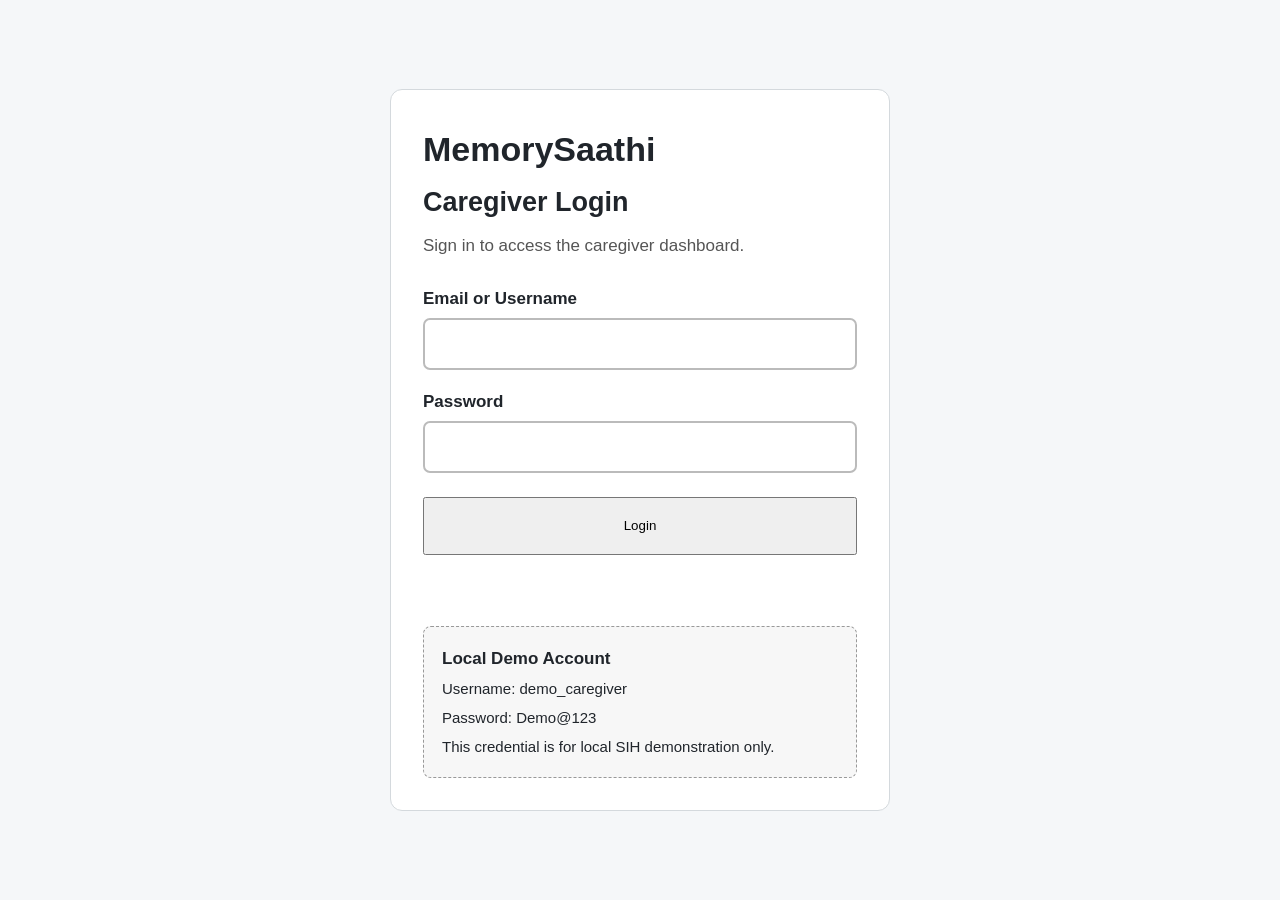
==== dementia_app/frontend/login.html @ 7236d2a9 "Added Authentication Feature" ====
<!DOCTYPE html>
<html lang="en">

<head>

    <meta charset="UTF-8">

    <meta
        name="viewport"
        content="width=device-width, initial-scale=1.0"
    >

    <title>MemorySaathi - Caregiver Login</title>

    <link
        rel="stylesheet"
        href="css/style.css"
    >

</head>

<body>

<main class="login-container">

    <div class="login-card">

        <h1>MemorySaathi</h1>

        <h2>Caregiver Login</h2>

        <p class="login-description">
            Sign in to access the caregiver dashboard.
        </p>

        <form id="login-form">

            <label for="identifier">
                Email or Username
            </label>

            <input
                type="text"
                id="identifier"
                name="identifier"
                autocomplete="username"
                required
            >

            <label for="password">
                Password
            </label>

            <input
                type="password"
                id="password"
                name="password"
                autocomplete="current-password"
                required
            >

            <button
                type="submit"
                class="large-button login-button"
                id="login-button"
            >
                Login
            </button>

        </form>

        <p
            id="login-status"
            class="login-status"
            aria-live="polite"
        ></p>

        <div class="demo-login-note">

            <strong>Local Demo Account</strong>

            <p>
                Username: demo_caregiver
            </p>

            <p>
                Password: Demo@123
            </p>

            <p>
                This credential is for local SIH demonstration only.
            </p>

        </div>

    </div>

</main>

<script src="js/login.js"></script>

</body>

</html>
---- dementia_app/frontend/css/style.css ----
* {
    box-sizing: border-box;
    margin: 0;
    padding: 0;
}

body {
    font-family: Arial, Helvetica, sans-serif;
    background: #f5f7f9;
    color: #20252b;
    line-height: 1.6;
    font-size: 17px;
}


/* =========================================================
   Header
   ========================================================= */

.main-header {
    background: white;
    border-bottom: 2px solid #d9dee3;
    padding: 22px 5%;
    display: flex;
    justify-content: space-between;
    align-items: center;
    gap: 20px;
}

.main-header h1 {
    font-size: 32px;
    margin-bottom: 3px;
}

.main-header p {
    font-size: 18px;
}

.status-badge {
    border: 2px solid #555;
    border-radius: 8px;
    padding: 8px 14px;
    font-weight: bold;
    font-size: 14px;
}


/* =========================================================
   Dashboard
   ========================================================= */

.dashboard-container {
    width: min(1200px, 92%);
    margin: 25px auto;
}

.dashboard-status {
    background: white;
    border: 1px solid #d5dadd;
    border-radius: 8px;
    padding: 14px 18px;
    margin-bottom: 20px;
    min-height: 50px;
    display: flex;
    align-items: center;
    font-weight: 600;
}


/* =========================================================
   Navigation
   ========================================================= */

.dashboard-navigation {
    display: grid;
    grid-template-columns: repeat(auto-fit, minmax(150px, 1fr));
    gap: 10px;
    margin-bottom: 25px;
}

.nav-button {
    min-height: 58px;
    border: 2px solid #c8ced3;
    border-radius: 8px;
    background: white;
    padding: 12px;
    font-size: 17px;
    font-weight: 600;
    cursor: pointer;
}

.nav-button:hover,
.nav-button.active {
    border-color: #222;
    background: #eeeeee;
}


/* =========================================================
   Sections
   ========================================================= */

.content-section {
    display: none;
}

.active-section {
    display: block;
}

.section-heading {
    margin-bottom: 18px;
}

.section-heading h2 {
    font-size: 28px;
    margin-bottom: 4px;
}

.section-heading p {
    color: #555;
}


/* =========================================================
   Cards
   ========================================================= */

.card {
    background: white;
    border: 1px solid #d4d9dd;
    border-radius: 10px;
    padding: 22px;
    margin-bottom: 16px;
}

.card h3 {
    font-size: 22px;
    margin-bottom: 10px;
}

.card p {
    margin-bottom: 7px;
}


/* =========================================================
   Patient
   ========================================================= */

.patient-card {
    display: grid;
    grid-template-columns: repeat(2, 1fr);
    gap: 12px 25px;
}

.patient-card p {
    margin: 0;
}


/* =========================================================
   Medication
   ========================================================= */

.medication-card {
    border-left: 6px solid #555;
}

.medication-card .medication-name {
    font-size: 22px;
    font-weight: bold;
    margin-bottom: 8px;
}

.medication-details {
    display: grid;
    grid-template-columns: repeat(2, 1fr);
    gap: 7px 20px;
}


/* =========================================================
   Reminders
   ========================================================= */

.reminder-card {
    display: flex;
    justify-content: space-between;
    align-items: center;
    gap: 20px;
    background: white;
    border: 1px solid #d4d9dd;
    border-radius: 10px;
    padding: 18px 20px;
    margin-bottom: 12px;
}

.reminder-time {
    min-width: 100px;
    font-size: 22px;
    font-weight: bold;
}

.reminder-content {
    flex: 1;
}

.reminder-content h3 {
    font-size: 20px;
    margin-bottom: 4px;
}

.reminder-category {
    display: inline-block;
    border: 1px solid #999;
    border-radius: 5px;
    padding: 3px 8px;
    font-size: 14px;
    margin-top: 5px;
}

.reminder-status {
    font-weight: bold;
}


/* =========================================================
   Alerts
   ========================================================= */

.alert-card {
    background: white;
    border: 2px solid #bbb;
    border-radius: 10px;
    padding: 20px;
    margin-bottom: 14px;
}

.alert-card h3 {
    margin-bottom: 7px;
    font-size: 21px;
}


/* =========================================================
   Emergency
   ========================================================= */

.emergency-card {
    background: white;
    border: 2px solid #999;
    border-radius: 10px;
    padding: 25px;
}

.emergency-card h3 {
    font-size: 25px;
    margin-bottom: 10px;
}

.emergency-button {
    min-height: 60px;
    padding: 12px 25px;
    margin-top: 18px;
    border: 2px solid #333;
    border-radius: 8px;
    background: #eeeeee;
    font-size: 18px;
    font-weight: bold;
    cursor: pointer;
}


/* =========================================================
   Games
   ========================================================= */

.games-grid {
    display: grid;
    grid-template-columns: repeat(2, 1fr);
    gap: 16px;
}

.game-card {
    background: white;
    border: 1px solid #d4d9dd;
    border-radius: 10px;
    padding: 22px;
    min-height: 140px;
}

.game-card h3 {
    font-size: 21px;
    margin-bottom: 8px;
}


/* =========================================================
   Common
   ========================================================= */

.info-note {
    color: #555;
    margin-top: 18px;
    font-size: 15px;
}

.empty-state {
    background: white;
    border: 1px dashed #aaa;
    border-radius: 8px;
    padding: 20px;
}

.error-state {
    background: white;
    border: 2px solid #888;
    border-radius: 8px;
    padding: 20px;
}


/* =========================================================
   Footer
   ========================================================= */

.main-footer {
    text-align: center;
    padding: 30px 20px;
    color: #555;
    font-size: 14px;
}


/* =========================================================
   Responsive
   ========================================================= */

@media (max-width: 700px) {

    body {
        font-size: 16px;
    }

    .main-header {
        align-items: flex-start;
        flex-direction: column;
    }

    .main-header h1 {
        font-size: 27px;
    }

    .patient-card,
    .medication-details,
    .games-grid {
        grid-template-columns: 1fr;
    }

    .reminder-card {
        align-items: flex-start;
        flex-direction: column;
    }

    .reminder-time {
        min-width: auto;
    }

    .dashboard-navigation {
        grid-template-columns: 1fr;
    }

    .nav-button {
        width: 100%;
    }
}

/* =========================================================
   Authentication
   ========================================================= */

.login-container {
    min-height: 100vh;
    display: flex;
    justify-content: center;
    align-items: center;
    padding: 25px;
}

.login-card {
    width: min(500px, 100%);
    background: white;
    border: 1px solid #d4d9dd;
    border-radius: 12px;
    padding: 32px;
}

.login-card h1 {
    font-size: 34px;
    margin-bottom: 5px;
}

.login-card h2 {
    font-size: 27px;
    margin-bottom: 8px;
}

.login-description {
    color: #555;
    margin-bottom: 25px;
}

.login-card label {
    display: block;
    font-weight: bold;
    margin-top: 18px;
    margin-bottom: 6px;
}

.login-card input {
    width: 100%;
    min-height: 52px;
    padding: 10px;
    border: 2px solid #bbb;
    border-radius: 7px;
    font-size: 17px;
}

.login-card input:focus {
    outline: 3px solid #ddd;
}

.login-button {
    width: 100%;
    min-height: 58px;
    margin-top: 24px;
}

.login-status {
    min-height: 28px;
    margin-top: 15px;
    font-weight: bold;
}

.demo-login-note {
    margin-top: 28px;
    padding: 18px;
    border: 1px dashed #999;
    border-radius: 8px;
    background: #f7f7f7;
}

.demo-login-note p {
    margin-top: 5px;
    font-size: 15px;
}
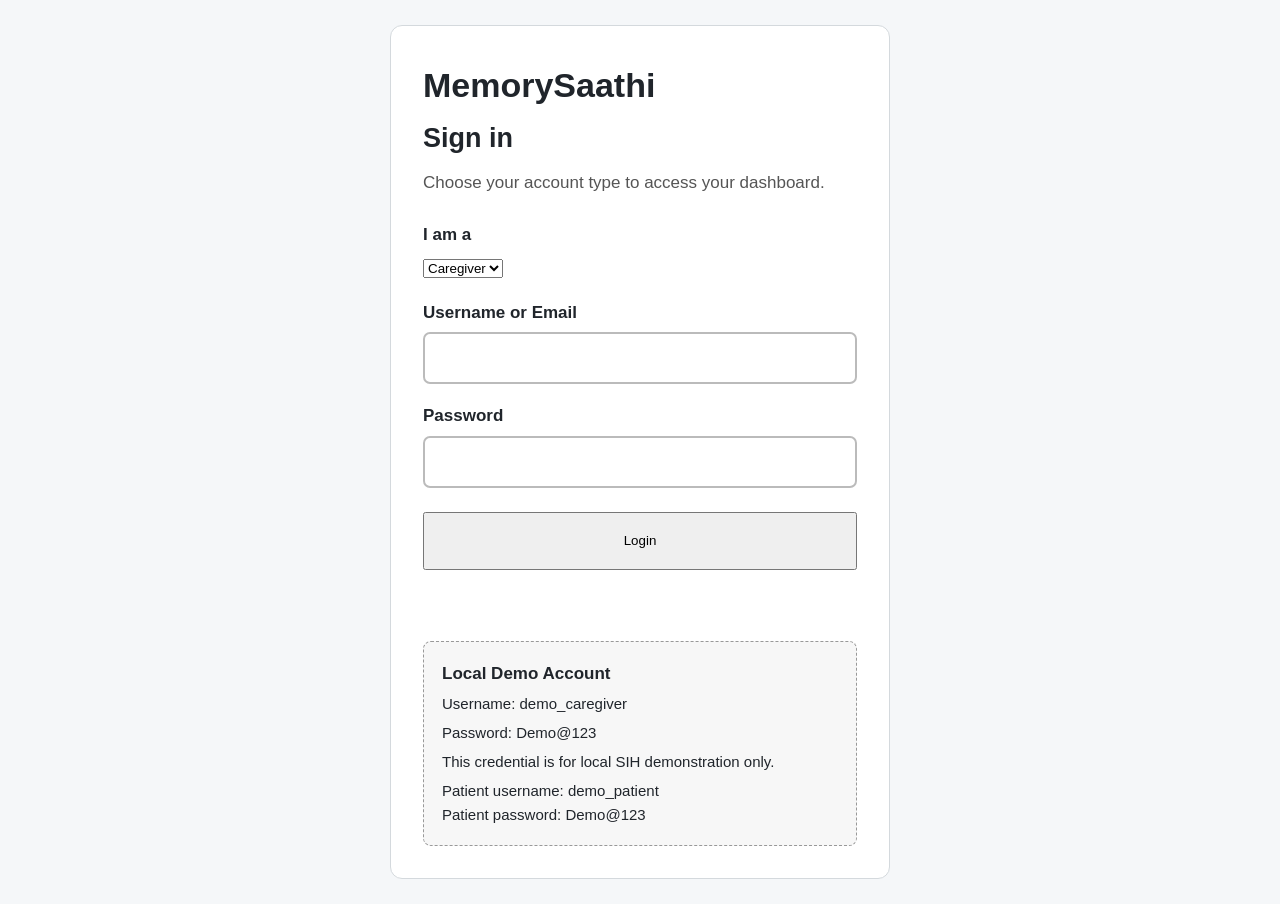
==== commit c6059d71: "solved bugs but games are not working yet" ====
--- a/dementia_app/frontend/login.html
+++ b/dementia_app/frontend/login.html
@@ -10,7 +10,7 @@
         content="width=device-width, initial-scale=1.0"
     >
 
-    <title>MemorySaathi - Caregiver Login</title>
+    <title>MemorySaathi - Login</title>
 
     <link
         rel="stylesheet"
@@ -27,16 +27,22 @@
 
         <h1>MemorySaathi</h1>
 
-        <h2>Caregiver Login</h2>
+        <h2>Sign in</h2>
 
         <p class="login-description">
-            Sign in to access the caregiver dashboard.
+            Choose your account type to access your dashboard.
         </p>
 
         <form id="login-form">
 
+            <label for="login-role">I am a</label>
+            <select id="login-role" name="role">
+                <option value="caregiver">Caregiver</option>
+                <option value="patient">Patient</option>
+            </select>
+
             <label for="identifier">
-                Email or Username
+                Username or Email
             </label>
 
             <input
@@ -91,14 +97,20 @@
                 This credential is for local SIH demonstration only.
             </p>
 
+            <p>
+                Patient username: demo_patient<br>
+                Patient password: Demo@123
+            </p>
+
         </div>
 
     </div>
 
 </main>
 
-<script src="js/login.js"></script>
+<script src="js/config.js"></script>
+<script type="module" src="js/login.js"></script>
 
 </body>
 
-</html>+</html>
--- a/dementia_app/frontend/css/style.css
+++ b/dementia_app/frontend/css/style.css
@@ -296,6 +296,565 @@
 }
 
 
+
+.memory-game-card {
+    grid-column: 1 / -1;
+}
+
+
+.memory-game-panel {
+    margin-top: 18px;
+    background: #f8fafb;
+    border: 2px solid #d4d9dd;
+    border-radius: 12px;
+    padding: 24px;
+}
+
+
+.memory-introduction h4 {
+    font-size: 24px;
+    margin-bottom: 10px;
+}
+
+
+.memory-introduction p {
+    margin-bottom: 10px;
+}
+
+
+.memory-disclaimer {
+    font-size: 15px;
+    color: #555;
+    padding: 12px;
+    border: 1px dashed #999;
+    border-radius: 8px;
+    background: white;
+}
+
+
+.memory-difficulty {
+    margin-top: 20px;
+    margin-bottom: 18px;
+}
+
+
+.memory-difficulty label {
+    display: block;
+    font-size: 18px;
+    font-weight: bold;
+    margin-bottom: 8px;
+}
+
+
+.memory-select {
+    width: 100%;
+    max-width: 320px;
+    min-height: 54px;
+    padding: 10px 12px;
+    border: 2px solid #999;
+    border-radius: 8px;
+    background: white;
+    font-size: 18px;
+}
+
+
+.memory-primary-button {
+    min-height: 58px;
+    padding: 12px 24px;
+    border: 2px solid #333;
+    border-radius: 8px;
+    background: white;
+    font-size: 18px;
+    font-weight: bold;
+    cursor: pointer;
+}
+
+
+.memory-primary-button:hover {
+    background: #eeeeee;
+}
+
+
+.memory-primary-button:disabled {
+    cursor: not-allowed;
+    opacity: 0.6;
+}
+
+
+.memory-status {
+    min-height: 30px;
+    margin-top: 16px;
+    font-size: 17px;
+    font-weight: 600;
+}
+
+
+.memory-status-error {
+    padding: 12px;
+    border: 2px solid #999;
+    border-radius: 8px;
+    background: white;
+}
+
+
+.memory-progress {
+    display: flex;
+    justify-content: space-between;
+    gap: 15px;
+    margin-bottom: 18px;
+    padding-bottom: 12px;
+    border-bottom: 1px solid #ccc;
+}
+
+
+.memory-progress span {
+    font-size: 16px;
+}
+
+
+.memory-progress strong {
+    font-size: 18px;
+}
+
+
+.memory-game-panel h3 {
+    font-size: 27px;
+    margin-bottom: 8px;
+}
+
+
+.memory-instruction {
+    font-size: 18px;
+    margin-bottom: 20px;
+}
+
+
+.memory-items-grid {
+    display: grid;
+    grid-template-columns: repeat(
+        auto-fit,
+        minmax(145px, 1fr)
+    );
+    gap: 16px;
+    margin-top: 20px;
+}
+
+
+.memory-item {
+    min-height: 145px;
+    padding: 18px;
+    border: 2px solid #bbb;
+    border-radius: 12px;
+    background: white;
+
+    display: flex;
+    flex-direction: column;
+    justify-content: center;
+    align-items: center;
+
+    text-align: center;
+}
+
+
+.memory-item-symbol {
+    display: block;
+    font-size: 48px;
+    line-height: 1.2;
+    margin-bottom: 10px;
+}
+
+
+.memory-item-label {
+    display: block;
+    font-size: 20px;
+    font-weight: bold;
+}
+
+
+.memory-choice-button {
+    cursor: pointer;
+    font-family: inherit;
+}
+
+
+.memory-choice-button:hover {
+    background: #eeeeee;
+}
+
+
+.memory-choice-button:focus {
+    outline: 3px solid #555;
+    outline-offset: 2px;
+}
+
+
+.memory-item-selected {
+    border-width: 4px;
+    background: #eeeeee;
+}
+
+
+.memory-countdown {
+    margin-top: 20px;
+    padding: 14px;
+    border-radius: 8px;
+    background: white;
+    border: 1px solid #ccc;
+    text-align: center;
+    font-size: 18px;
+    font-weight: bold;
+}
+
+
+.memory-actions {
+    margin-top: 22px;
+}
+
+
+.memory-result-panel {
+    text-align: center;
+}
+
+
+.memory-result-icon {
+    width: 64px;
+    height: 64px;
+    margin: 0 auto 15px;
+
+    display: flex;
+    align-items: center;
+    justify-content: center;
+
+    border: 3px solid #555;
+    border-radius: 50%;
+
+    font-size: 32px;
+    font-weight: bold;
+}
+
+
+.memory-result-message {
+    font-size: 19px;
+    margin-bottom: 20px;
+}
+
+
+.memory-results-grid {
+    display: grid;
+    grid-template-columns: repeat(
+        auto-fit,
+        minmax(140px, 1fr)
+    );
+    gap: 12px;
+    margin: 20px 0;
+}
+
+
+.memory-result-card {
+    padding: 16px;
+    background: white;
+    border: 1px solid #ccc;
+    border-radius: 8px;
+}
+
+
+.memory-result-card span {
+    display: block;
+    font-size: 15px;
+    margin-bottom: 5px;
+}
+
+
+.memory-result-card strong {
+    display: block;
+    font-size: 24px;
+}
+
+
+.memory-result-note {
+    margin: 20px 0;
+    font-size: 15px;
+    color: #555;
+}
+
+
+.attention-game {
+    margin-top: 16px;
+}
+
+.attention-instructions {
+    font-size: 18px;
+    line-height: 1.5;
+    margin-bottom: 18px;
+}
+
+.attention-target {
+    font-size: 22px;
+    font-weight: 700;
+    margin-bottom: 16px;
+}
+
+.attention-grid {
+    display: grid;
+    grid-template-columns: repeat(5, minmax(64px, 1fr));
+    gap: 12px;
+    max-width: 520px;
+    margin: 0 auto 20px;
+}
+
+.attention-choice {
+    min-height: 72px;
+    min-width: 72px;
+    border: 2px solid #d4d9dd;
+    border-radius: 12px;
+    background: #fff;
+    font-size: 32px;
+    cursor: pointer;
+    touch-action: manipulation;
+}
+
+.attention-choice:disabled {
+    cursor: default;
+    opacity: 0.65;
+}
+
+.attention-choice:focus-visible {
+    outline: 3px solid #222;
+    outline-offset: 3px;
+}
+
+.attention-result {
+    font-size: 18px;
+    line-height: 1.6;
+}
+
+@media (max-width: 600px) {
+    .attention-grid {
+        grid-template-columns: repeat(3, minmax(64px, 1fr));
+    }
+
+    .attention-choice {
+        min-height: 68px;
+        min-width: 68px;
+    }
+}
+
+
+.routine-game {
+    margin-top: 16px;
+}
+
+.routine-instructions,
+.routine-question,
+.routine-progress,
+.routine-selected,
+.routine-feedback,
+.routine-result {
+    line-height: 1.5;
+}
+
+.routine-instructions {
+    font-size: 18px;
+}
+
+.routine-difficulty {
+    display: block;
+    min-height: 48px;
+    min-width: 180px;
+    margin: 8px 0 16px;
+    padding: 8px 12px;
+    font-size: 17px;
+}
+
+.routine-primary-button {
+    min-height: 52px;
+    padding: 10px 20px;
+    border-radius: 10px;
+    border: 1px solid #555;
+    font-size: 18px;
+    cursor: pointer;
+    touch-action: manipulation;
+}
+
+.routine-primary-button:disabled {
+    opacity: 0.55;
+    cursor: default;
+}
+
+.routine-disclaimer {
+    margin-top: 16px;
+    font-size: 15px;
+}
+
+.routine-choice-grid {
+    display: grid;
+    grid-template-columns: repeat(2, minmax(140px, 1fr));
+    gap: 12px;
+    max-width: 600px;
+    margin: 18px 0;
+}
+
+.routine-choice {
+    min-height: 100px;
+    padding: 14px;
+    border: 2px solid #d4d9dd;
+    border-radius: 12px;
+    background: white;
+    font-size: 17px;
+    cursor: pointer;
+    touch-action: manipulation;
+}
+
+.routine-choice.selected {
+    border-width: 3px;
+}
+
+.routine-choice:disabled {
+    opacity: 0.6;
+    cursor: default;
+}
+
+.routine-symbol {
+    display: block;
+    font-size: 34px;
+    margin-bottom: 8px;
+}
+
+.routine-selected {
+    min-height: 30px;
+    margin: 12px 0;
+    font-size: 18px;
+    font-weight: 600;
+}
+
+.routine-feedback,
+.routine-result {
+    margin-top: 18px;
+    font-size: 18px;
+}
+
+
+.pattern-game {
+    margin-top: 16px;
+}
+
+.pattern-instructions,
+.pattern-question,
+.pattern-progress,
+.pattern-feedback,
+.pattern-result {
+    line-height: 1.5;
+}
+
+.pattern-instructions {
+    font-size: 18px;
+}
+
+.pattern-difficulty {
+    display: block;
+    min-height: 48px;
+    min-width: 180px;
+    margin: 8px 0 16px;
+    padding: 8px 12px;
+    font-size: 17px;
+}
+
+.pattern-primary-button {
+    min-height: 52px;
+    padding: 10px 20px;
+    border: 1px solid #555;
+    border-radius: 10px;
+    font-size: 18px;
+    cursor: pointer;
+    touch-action: manipulation;
+}
+
+.pattern-target-card {
+    display: flex;
+    flex-direction: column;
+    align-items: center;
+    justify-content: center;
+    min-height: 150px;
+    margin: 18px 0;
+    padding: 20px;
+    border: 2px solid #d4d9dd;
+    border-radius: 14px;
+    background: white;
+}
+
+.pattern-target-label {
+    font-size: 16px;
+    margin-bottom: 8px;
+}
+
+.pattern-target-symbol {
+    font-size: 52px;
+    margin-bottom: 8px;
+}
+
+.pattern-target-card strong {
+    font-size: 20px;
+}
+
+.pattern-choice-grid {
+    display: grid;
+    grid-template-columns: repeat(4, minmax(110px, 1fr));
+    gap: 12px;
+    max-width: 700px;
+    margin: 18px 0;
+}
+
+.pattern-choice {
+    min-height: 120px;
+    padding: 14px;
+    border: 2px solid #d4d9dd;
+    border-radius: 14px;
+    background: white;
+    font-size: 17px;
+    cursor: pointer;
+    touch-action: manipulation;
+}
+
+.pattern-choice-symbol {
+    display: block;
+    font-size: 42px;
+    margin-bottom: 8px;
+}
+
+.pattern-choice:hover,
+.pattern-choice:focus-visible {
+    border-width: 3px;
+}
+
+.pattern-choice:focus-visible,
+.pattern-primary-button:focus-visible {
+    outline: 3px solid #222;
+    outline-offset: 3px;
+}
+
+.pattern-disclaimer {
+    margin-top: 16px;
+    font-size: 15px;
+}
+
+.pattern-feedback,
+.pattern-result {
+    margin-top: 18px;
+    font-size: 18px;
+}
+
+@media (max-width: 700px) {
+    .pattern-choice-grid {
+        grid-template-columns: repeat(2, minmax(110px, 1fr));
+    }
+}
+
+@media (max-width: 420px) {
+    .pattern-choice-grid {
+        grid-template-columns: 1fr;
+    }
+}
+
 /* =========================================================
    Common
    ========================================================= */
@@ -454,4 +1013,289 @@
 .demo-login-note p {
     margin-top: 5px;
     font-size: 15px;
+}
+
+.emergency-card,
+.emergency-events-card {
+    margin-top: 20px;
+    padding: 24px;
+    border-radius: 12px;
+    background: #ffffff;
+    border: 1px solid #ddd;
+}
+
+.emergency-warning {
+    font-size: 18px;
+    margin-bottom: 20px;
+}
+
+.emergency-button {
+    min-height: 56px;
+    padding: 12px 24px;
+    font-size: 18px;
+    font-weight: 700;
+    cursor: pointer;
+}
+
+.emergency-button:disabled {
+    cursor: not-allowed;
+    opacity: 0.6;
+}
+
+.emergency-contact {
+    margin-top: 24px;
+    padding-top: 16px;
+    border-top: 1px solid #ddd;
+}
+
+.emergency-event {
+    margin-top: 12px;
+    padding: 16px;
+    border-radius: 8px;
+    border: 1px solid #ddd;
+}
+
+.emergency-event p {
+    margin: 8px 0;
+}
+
+.status-message.success {
+    margin-top: 12px;
+}
+
+.status-message.error {
+    margin-top: 12px;
+}
+
+/* =========================================================
+   Cognitive Performance Tracking
+   ========================================================= */
+
+.cognitive-selector-card {
+    display: flex;
+    align-items: center;
+    gap: 16px;
+}
+
+.cognitive-selector-card label {
+    font-weight: 700;
+}
+
+.cognitive-patient-selector {
+    min-height: 52px;
+    min-width: 280px;
+    border: 2px solid #aaa;
+    border-radius: 8px;
+    padding: 10px 12px;
+    background: white;
+    font-size: 17px;
+}
+
+.cognitive-summary-grid {
+    display: grid;
+    grid-template-columns: repeat(5, 1fr);
+    gap: 12px;
+    margin-bottom: 18px;
+}
+
+.cognitive-summary-card {
+    background: white;
+    border: 1px solid #d4d9dd;
+    border-radius: 10px;
+    padding: 18px;
+}
+
+.cognitive-summary-card span,
+.cognitive-game-performance-row span {
+    display: block;
+    color: #555;
+    font-size: 14px;
+}
+
+.cognitive-summary-card strong {
+    display: block;
+    margin-top: 5px;
+    font-size: 25px;
+}
+
+.cognitive-performance-card {
+    background: white;
+    border: 1px solid #d4d9dd;
+    border-radius: 10px;
+    padding: 20px;
+    margin-bottom: 16px;
+}
+
+.cognitive-performance-card h3 {
+    margin-bottom: 14px;
+    font-size: 22px;
+}
+
+.cognitive-game-performance-list {
+    display: grid;
+    gap: 10px;
+}
+
+.cognitive-game-performance-row {
+    display: grid;
+    grid-template-columns: 2fr repeat(3, 1fr);
+    gap: 15px;
+    padding: 15px;
+    border: 1px solid #ddd;
+    border-radius: 8px;
+}
+
+.cognitive-history-table-wrapper {
+    overflow-x: auto;
+}
+
+.cognitive-history-table {
+    width: 100%;
+    border-collapse: collapse;
+    min-width: 850px;
+}
+
+.cognitive-history-table th,
+.cognitive-history-table td {
+    border-bottom: 1px solid #ddd;
+    padding: 12px 10px;
+    text-align: left;
+    vertical-align: top;
+}
+
+.cognitive-history-table th {
+    background: #f4f5f6;
+    font-size: 15px;
+}
+
+.cognitive-disclaimer {
+    margin: 18px 0;
+    padding: 16px;
+    border: 1px dashed #999;
+    border-radius: 8px;
+    background: #fafafa;
+}
+
+.loading-state,
+.empty-state {
+    background: white;
+    border: 1px solid #d4d9dd;
+    border-radius: 10px;
+    padding: 20px;
+}
+
+@media (max-width: 900px) {
+
+    .cognitive-summary-grid {
+        grid-template-columns: repeat(2, 1fr);
+    }
+
+    .cognitive-game-performance-row {
+        grid-template-columns: repeat(2, 1fr);
+    }
+}
+
+@media (max-width: 600px) {
+
+    .cognitive-selector-card {
+        align-items: stretch;
+        flex-direction: column;
+    }
+
+    .cognitive-patient-selector {
+        width: 100%;
+        min-width: 0;
+    }
+
+    .cognitive-summary-grid {
+        grid-template-columns: 1fr;
+    }
+
+    .cognitive-game-performance-row {
+        grid-template-columns: 1fr;
+    }
+}
+
+
+.cognitive-summary-grid,
+.cognitive-games-grid {
+    display: grid;
+    grid-template-columns: repeat(
+        auto-fit,
+        minmax(220px, 1fr)
+    );
+    gap: 16px;
+    margin-bottom: 20px;
+}
+
+.analytics-card {
+    padding: 18px;
+    border-radius: 12px;
+    background: #ffffff;
+    border: 1px solid #e5e7eb;
+}
+
+.analytics-card h4 {
+    margin-top: 0;
+}
+
+.analytics-card strong {
+    display: block;
+    font-size: 1.5rem;
+    margin: 6px 0;
+}
+
+.analytics-label {
+    display: block;
+    font-weight: 600;
+}
+
+.analytics-card small {
+    color: #6b7280;
+}
+
+.progress-track {
+    width: 100%;
+    height: 9px;
+    margin-top: 10px;
+    background: #e5e7eb;
+    border-radius: 999px;
+    overflow: hidden;
+}
+
+.progress-fill {
+    height: 100%;
+    background: #4f46e5;
+    border-radius: 999px;
+    transition: width 0.3s ease;
+}
+
+.game-stat-row,
+.recent-session-row {
+    display: flex;
+    justify-content: space-between;
+    gap: 12px;
+    padding: 8px 0;
+}
+
+.recent-session-row {
+    border-bottom: 1px solid #e5e7eb;
+    flex-wrap: wrap;
+}
+
+.analytics-disclaimer {
+    margin-top: 20px;
+    padding: 14px 16px;
+    border-radius: 10px;
+    background: #f8fafc;
+    border: 1px solid #cbd5e1;
+    color: #475569;
+    font-size: 0.9rem;
+}
+
+@media (max-width: 700px) {
+    .recent-session-row {
+        flex-direction: column;
+        gap: 4px;
+    }
 }
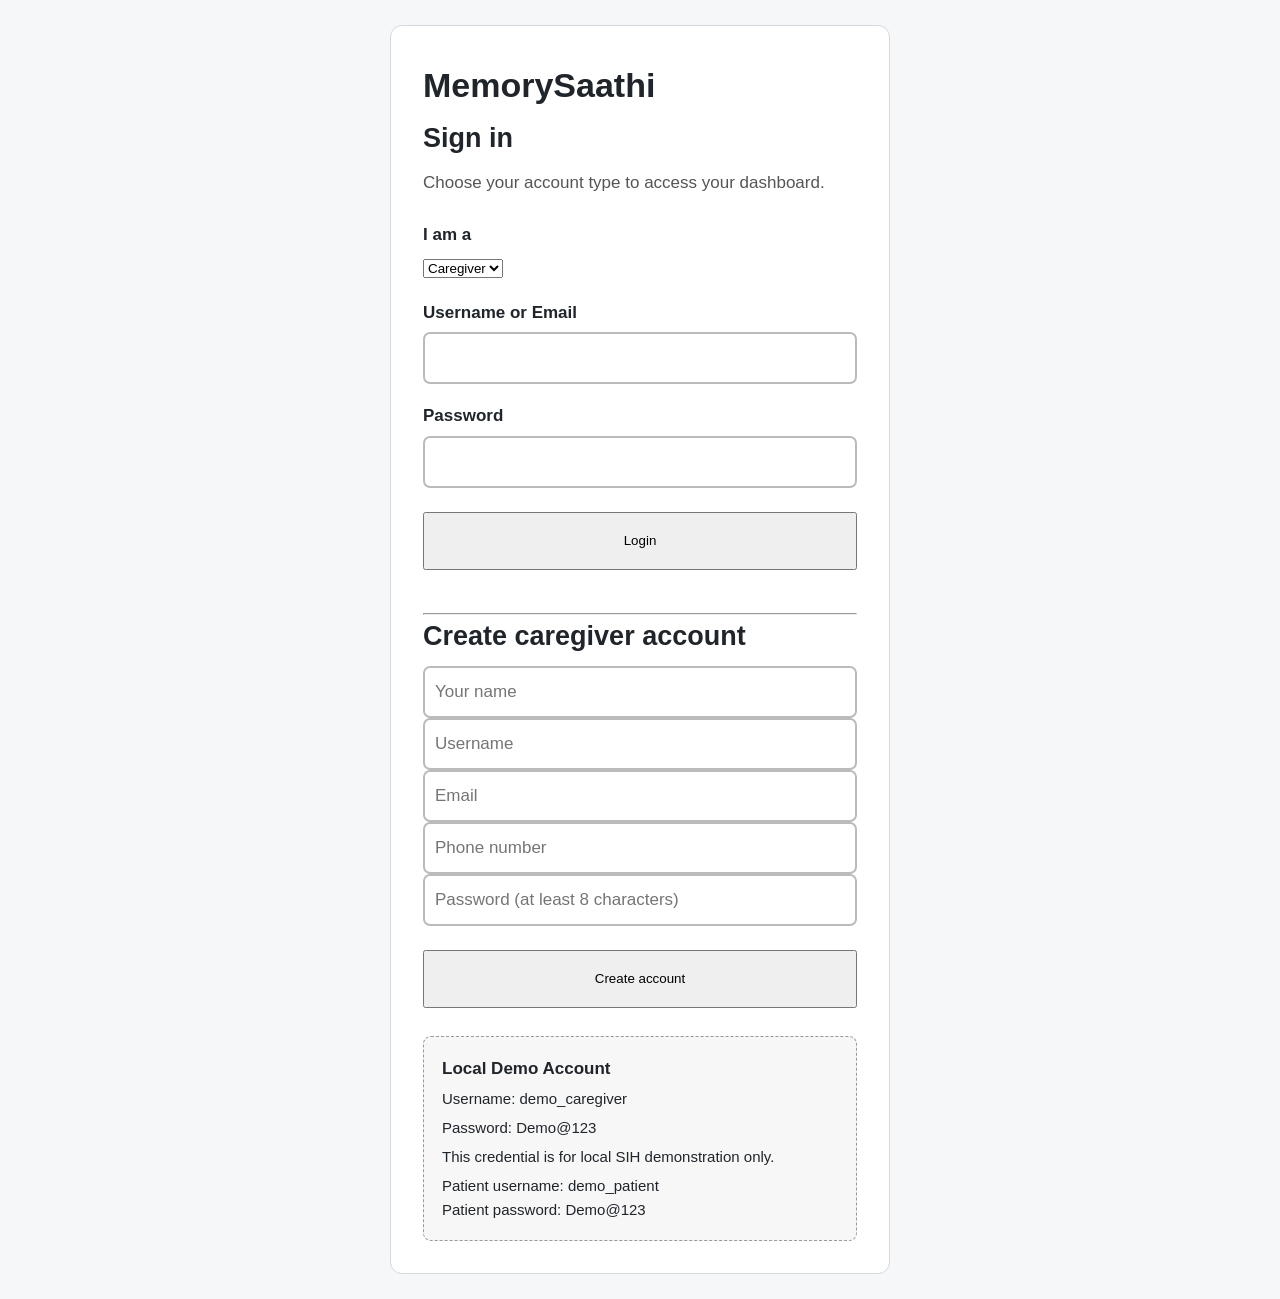
==== commit 7e18f55e: "App completed add feature medication and reminder can be added, also configure Emergency contact, al" ====
--- a/dementia_app/frontend/login.html
+++ b/dementia_app/frontend/login.html
@@ -81,6 +81,17 @@
             aria-live="polite"
         ></p>
 
+        <hr>
+        <h2>Create caregiver account</h2>
+        <form id="register-form">
+            <input name="name" required maxlength="100" placeholder="Your name">
+            <input name="username" required maxlength="100" placeholder="Username">
+            <input name="email" type="email" required maxlength="150" placeholder="Email">
+            <input name="phone" maxlength="20" placeholder="Phone number">
+            <input name="password" type="password" required minlength="8" placeholder="Password (at least 8 characters)">
+            <button type="submit" class="large-button login-button">Create account</button>
+        </form>
+
         <div class="demo-login-note">
 
             <strong>Local Demo Account</strong>
--- a/dementia_app/frontend/css/style.css
+++ b/dementia_app/frontend/css/style.css
@@ -141,6 +141,40 @@
 
 .card p {
     margin-bottom: 7px;
+}
+
+.card input,
+.card select {
+    width: 100%;
+    min-height: 44px;
+    padding: 8px 10px;
+    border: 1px solid #9ca3af;
+    border-radius: 6px;
+    font: inherit;
+}
+
+.card button,
+.secondary-button,
+.danger-button {
+    min-height: 42px;
+    padding: 8px 14px;
+    border: 1px solid #4b5563;
+    border-radius: 6px;
+    background: #fff;
+    color: #20252b;
+    font: inherit;
+    font-weight: 600;
+    cursor: pointer;
+}
+
+.danger-button {
+    margin-top: 16px;
+    border-color: #9f1239;
+    color: #9f1239;
+}
+
+.secondary-button {
+    margin-top: 14px;
 }
 
 
@@ -1042,6 +1076,18 @@
     opacity: 0.6;
 }
 
+.emergency-call-button {
+    display: inline-block;
+    min-height: 44px;
+    margin-top: 8px;
+    padding: 9px 14px;
+    border: 1px solid #333;
+    border-radius: 6px;
+    color: #20252b;
+    font-weight: 700;
+    text-decoration: none;
+}
+
 .emergency-contact {
     margin-top: 24px;
     padding-top: 16px;
@@ -1298,4 +1344,4 @@
         flex-direction: column;
         gap: 4px;
     }
-}+}
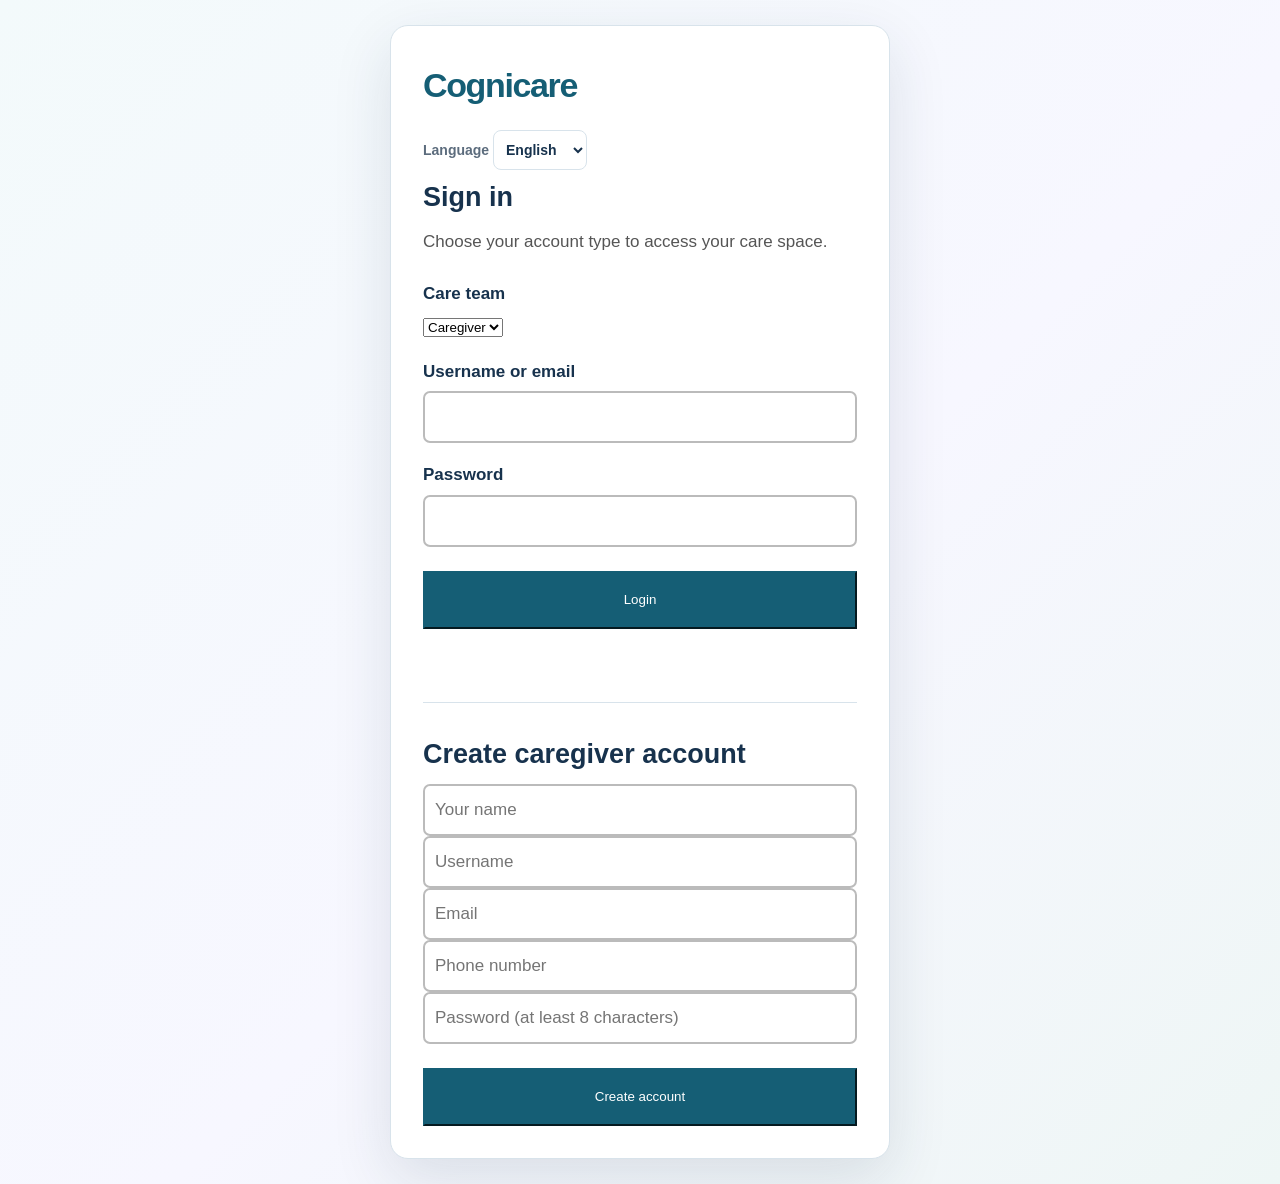
==== commit 90715708: "Added Other languages" ====
--- a/dementia_app/frontend/login.html
+++ b/dementia_app/frontend/login.html
@@ -10,7 +10,7 @@
         content="width=device-width, initial-scale=1.0"
     >
 
-    <title>MemorySaathi - Login</title>
+    <title>Cognicare · Sign in</title>
 
     <link
         rel="stylesheet"
@@ -19,30 +19,34 @@
 
 </head>
 
-<body>
+<body data-page-title="Sign in">
 
 <main class="login-container">
 
     <div class="login-card">
 
-        <h1>MemorySaathi</h1>
+        <h1 data-i18n="appName">Cognicare</h1>
 
-        <h2>Sign in</h2>
+        <label class="language-control login-language-control"><span data-i18n="language">Language</span>
+            <select class="language-select" aria-label="Language"><option value="en">English</option><option value="hi">हिन्दी</option><option value="bn">বাংলা</option><option value="as">অসমীয়া</option><option value="ne">नेपाली</option><option value="mni">ꯃꯤꯇꯩꯂꯣꯟ</option></select>
+        </label>
+
+        <h2 data-i18n="signIn">Sign in</h2>
 
         <p class="login-description">
-            Choose your account type to access your dashboard.
+            <span data-i18n="accountHelp">Choose your account type to access your care space.</span>
         </p>
 
         <form id="login-form">
 
-            <label for="login-role">I am a</label>
+            <label for="login-role" data-i18n="careTeam">Care team</label>
             <select id="login-role" name="role">
-                <option value="caregiver">Caregiver</option>
-                <option value="patient">Patient</option>
+                <option value="caregiver" data-i18n="caregiver">Caregiver</option>
+                <option value="patient" data-i18n="patient">Patient</option>
             </select>
 
             <label for="identifier">
-                Username or Email
+                <span data-i18n="usernameOrEmail">Username or email</span>
             </label>
 
             <input
@@ -54,7 +58,7 @@
             >
 
             <label for="password">
-                Password
+                <span data-i18n="password">Password</span>
             </label>
 
             <input
@@ -70,7 +74,7 @@
                 class="large-button login-button"
                 id="login-button"
             >
-                Login
+                <span data-i18n="login">Login</span>
             </button>
 
         </form>
@@ -82,44 +86,22 @@
         ></p>
 
         <hr>
-        <h2>Create caregiver account</h2>
+        <h2 data-i18n="createAccount">Create caregiver account</h2>
         <form id="register-form">
             <input name="name" required maxlength="100" placeholder="Your name">
             <input name="username" required maxlength="100" placeholder="Username">
             <input name="email" type="email" required maxlength="150" placeholder="Email">
             <input name="phone" maxlength="20" placeholder="Phone number">
             <input name="password" type="password" required minlength="8" placeholder="Password (at least 8 characters)">
-            <button type="submit" class="large-button login-button">Create account</button>
+            <button type="submit" class="large-button login-button" data-i18n="register">Create account</button>
         </form>
-
-        <div class="demo-login-note">
-
-            <strong>Local Demo Account</strong>
-
-            <p>
-                Username: demo_caregiver
-            </p>
-
-            <p>
-                Password: Demo@123
-            </p>
-
-            <p>
-                This credential is for local SIH demonstration only.
-            </p>
-
-            <p>
-                Patient username: demo_patient<br>
-                Patient password: Demo@123
-            </p>
-
-        </div>
 
     </div>
 
 </main>
 
 <script src="js/config.js"></script>
+<script src="js/i18n.js"></script>
 <script type="module" src="js/login.js"></script>
 
 </body>
--- a/dementia_app/frontend/css/style.css
+++ b/dementia_app/frontend/css/style.css
@@ -1036,19 +1036,6 @@
     font-weight: bold;
 }
 
-.demo-login-note {
-    margin-top: 28px;
-    padding: 18px;
-    border: 1px dashed #999;
-    border-radius: 8px;
-    background: #f7f7f7;
-}
-
-.demo-login-note p {
-    margin-top: 5px;
-    font-size: 15px;
-}
-
 .emergency-card,
 .emergency-events-card {
     margin-top: 20px;
@@ -1074,6 +1061,103 @@
 .emergency-button:disabled {
     cursor: not-allowed;
     opacity: 0.6;
+}
+
+/* Cognicare visual system */
+:root {
+    --cognicare-primary: #155e75;
+    --cognicare-ink: #17324d;
+    --cognicare-muted: #5c6c7d;
+    --cognicare-surface: #ffffff;
+    --cognicare-border: #d8e3eb;
+}
+
+body {
+    background: linear-gradient(135deg, #f3fafb 0%, #f7f7ff 55%, #eef6f5 100%);
+    color: var(--cognicare-ink);
+}
+
+.main-header {
+    position: sticky;
+    top: 0;
+    z-index: 10;
+    padding: 18px 5%;
+    border-bottom: 1px solid var(--cognicare-border);
+    box-shadow: 0 4px 18px rgba(23, 50, 77, 0.07);
+}
+
+.main-header h1,
+.login-card h1 {
+    color: var(--cognicare-primary);
+    letter-spacing: -0.04em;
+}
+
+.language-control {
+    display: inline-flex;
+    align-items: center;
+    gap: 8px;
+    color: var(--cognicare-muted);
+    font-size: 14px;
+    font-weight: 700;
+}
+
+.language-select {
+    min-height: 40px;
+    border: 1px solid var(--cognicare-border);
+    border-radius: 8px;
+    background: #fff;
+    color: var(--cognicare-ink);
+    padding: 0 8px;
+    font: inherit;
+}
+
+.dashboard-container { width: min(1240px, 92%); margin: 32px auto 48px; }
+.dashboard-status, .card, .game-card, .alert-card, .emergency-card, .emergency-events-card {
+    border-color: var(--cognicare-border);
+    box-shadow: 0 8px 24px rgba(23, 50, 77, 0.06);
+}
+
+.dashboard-status { border-left: 4px solid var(--cognicare-primary); }
+.section-heading h2 { color: var(--cognicare-ink); letter-spacing: -0.025em; }
+
+.nav-button {
+    min-height: 48px;
+    border: 1px solid var(--cognicare-border);
+    border-radius: 10px;
+    color: var(--cognicare-ink);
+    transition: transform 0.18s ease, box-shadow 0.18s ease, background 0.18s ease;
+}
+
+.nav-button:hover, .nav-button.active {
+    border-color: var(--cognicare-primary);
+    background: #e8f5f7;
+    box-shadow: 0 4px 12px rgba(21, 94, 117, 0.12);
+    transform: translateY(-1px);
+}
+
+.card, .game-card { border-radius: 14px; }
+.card button, .large-button, .emergency-button {
+    background: var(--cognicare-primary);
+    border-color: var(--cognicare-primary);
+    color: #fff;
+}
+.card button:hover, .large-button:hover, .emergency-button:hover { background: #0f4d60; }
+.danger-button, .secondary-button { background: #fff !important; color: var(--cognicare-ink) !important; }
+.danger-button { color: #9f1239 !important; border-color: #e8a4b8 !important; }
+
+.login-card {
+    border: 1px solid var(--cognicare-border);
+    box-shadow: 0 20px 60px rgba(23, 50, 77, 0.12);
+    border-radius: 18px;
+}
+
+.login-language-control { margin: 18px 0 8px; }
+.login-card hr { margin: 30px 0; border: 0; border-top: 1px solid var(--cognicare-border); }
+
+@media (max-width: 700px) {
+    .main-header { position: static; }
+    .language-control { width: 100%; justify-content: space-between; }
+    .language-select { flex: 1; max-width: 220px; }
 }
 
 .emergency-call-button {
@@ -1088,6 +1172,19 @@
     text-decoration: none;
 }
 
+.patient-emergency-section { margin-bottom: 22px; }
+.patient-emergency-section .emergency-card {
+    border: 2px solid #c2415b;
+    background: linear-gradient(135deg, #fff7f8, #ffffff);
+}
+.patient-emergency-section .emergency-button {
+    width: 100%;
+    background: #a61b3c;
+    border-color: #a61b3c;
+    font-size: 20px;
+}
+.patient-emergency-section .emergency-button:hover { background: #88152f; }
+
 .emergency-contact {
     margin-top: 24px;
     padding-top: 16px;
